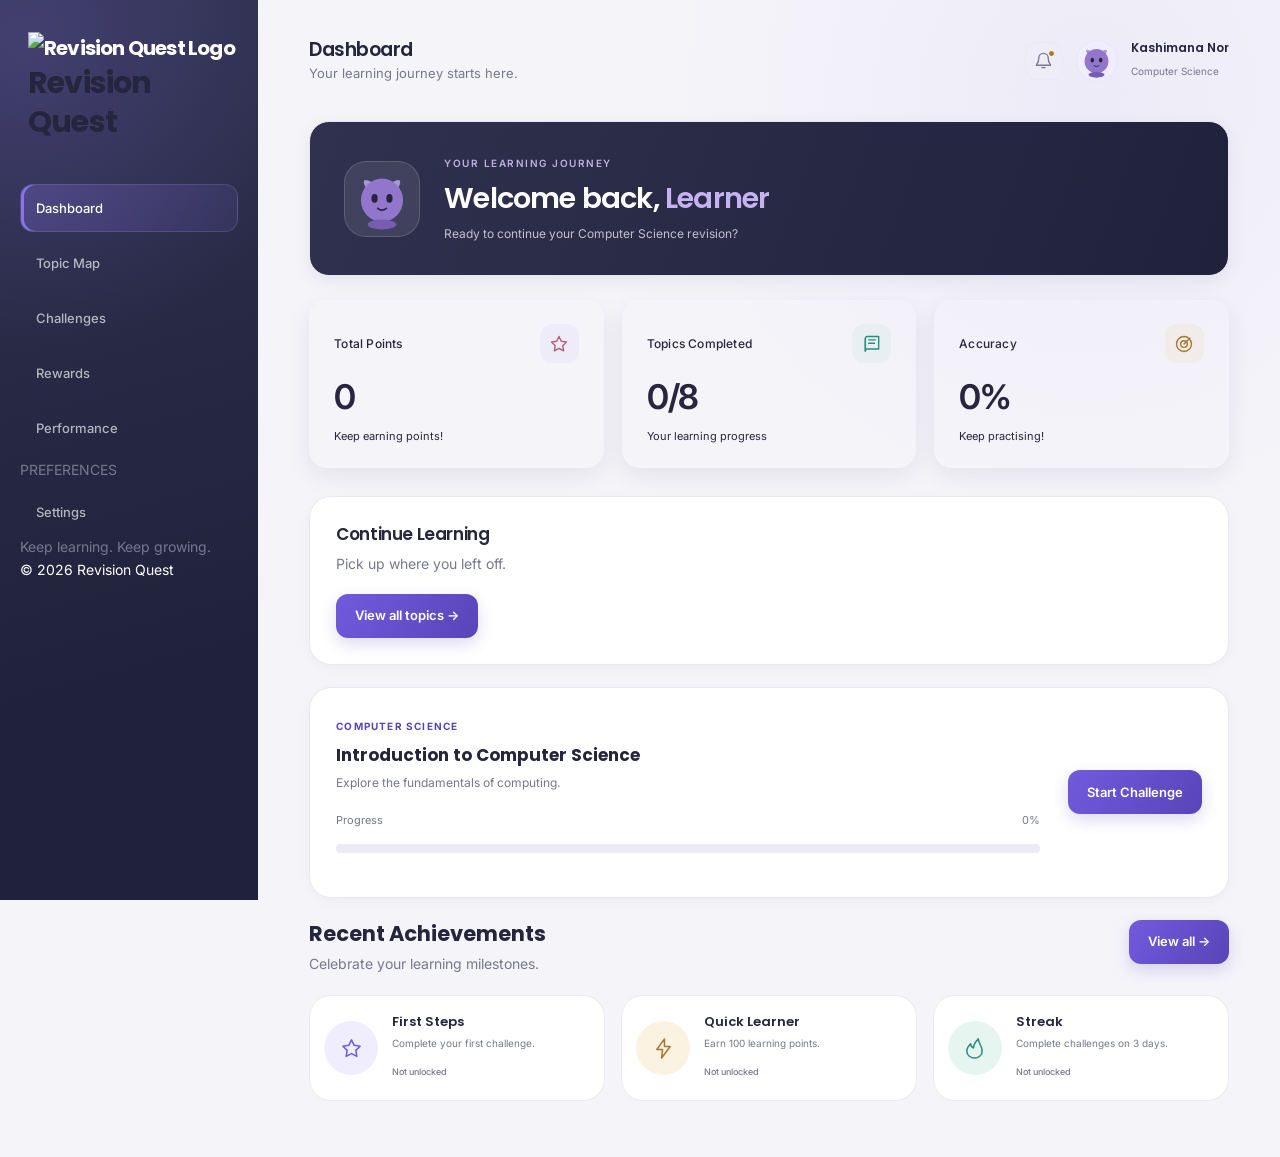
==== index.html @ eb9d1671 "Add initial HTML structure and styles for the Subject Revision Quest application" ====
<!doctype html>
<html lang="en">
  <head>
    <meta charset="UTF-8" />
    <meta name="viewport" content="width=device-width, initial-scale=1.0" />
    <meta
      name="description"
      content="Subject Revision Quest - Make learning an adventure."
    />
    <title>Subject Revision Quest | Dashboard</title>

    <!-- Google Fonts -->
    <link rel="preconnect" href="https://fonts.googleapis.com" />
    <link rel="preconnect" href="https://fonts.gstatic.com" crossorigin />
    <link
      href="https://fonts.googleapis.com/css2?family=Inter:wght@400;500;600;700&family=Poppins:wght@500;600;700&display=swap"
      rel="stylesheet"
    />

    <!-- Main stylesheet -->
    <link rel="stylesheet" href="css/style.css" />

    <!-- JavaScript -->
    <script src="js/app.js" defer></script>
  </head>

  <body>
    <div class="app-container">
      <!-- SIDEBAR -->
      <aside class="sidebar">
        <div class="logo">
          <img src="images/logo.png" alt="Revision Quest Logo" />
          <h1>Revision Quest</h1>
        </div>

        <nav class="sidebar-navigation" aria-label="Main navigation">

          <button class="nav-link active" type="button" data-view="dashboard">
             Dashboard
          </button>

          <button class="nav-link" type="button" data-view="topics">
             Topic Map
          </button>

          <button class="nav-link" type="button" data-view="challenges">
             Challenges
          </button>

          <button class="nav-link" type="button" data-view="rewards">
            Rewards
          </button>

          <button class="nav-link" type="button" data-view="performance">
             Performance
          </button>

          <p class="nav-heading">PREFERENCES</p>

          <button class="nav-link" type="button" data-view="settings">
             Settings
          </button>
        </nav>

        <div class="sidebar-footer">
          <p>Keep learning. Keep growing.</p>
          <span>© 2026 Revision Quest</span>
        </div>
      </aside>

      <!-- MAIN CONTENT -->
      <main class="main-content">
        <!-- TOP HEADER -->
        <header class="top-header">
          <div class="header-title">
            <h2>Dashboard</h2>
            <p>Your learning journey starts here.</p>
          </div>

          
<div class="user-profile">

    <button class="notification-icon" type="button"
            aria-label="Notifications">
        <svg viewBox="0 0 24 24" fill="none" aria-hidden="true">
            <path d="M18 9A6 6 0 0 0 6 9C6 16 3 16 3 18H21C21 16 18 16 18 9Z"
            stroke="currentColor" stroke-width="1.7"
            stroke-linecap="round" stroke-linejoin="round"/>
            <path d="M10 21H14" stroke="currentColor"
            stroke-width="1.7" stroke-linecap="round"/>
        </svg>
        <span class="notification-dot"></span>
    </button>

    <div class="user-avatar" role="img" aria-label="Questling profile avatar">
              <svg
                viewBox="0 0 100 100"
                role="img"
                aria-label="Questling mascot"
              >
                <path d="M25 35 Q12 10 37 25 L40 37" fill="#A895DB" />
                <path d="M75 35 Q88 10 63 25 L60 37" fill="#A895DB" />

                <ellipse cx="50" cy="52" rx="34" ry="35" fill="#9176CC" />

                <ellipse cx="38" cy="49" rx="5" ry="7" fill="#29233D" />
                <ellipse cx="62" cy="49" rx="5" ry="7" fill="#29233D" />

                <path
                  d="M43 65 Q50 71 57 65"
                  fill="none"
                  stroke="#29233D"
                  stroke-width="2.5"
                  stroke-linecap="round"
                />

                <ellipse cx="50" cy="91" rx="23" ry="8" fill="#765DB1" />
              </svg>
            
    </div>

    <div class="user-details">
        <h3>Kashimana Nor</h3>
        <span>Computer Science</span>
    </div>

</div>

        </header>

        <!-- DASHBOARD VIEW -->
        <section class="page-section" id="dashboard">
          <!-- WELCOME SECTION -->

          <section class="welcome-banner">
            <div class="welcome-character">
              <svg
                viewBox="0 0 100 100"
                role="img"
                aria-label="Questling mascot"
              >
                <path d="M25 35 Q12 10 37 25 L40 37" fill="#A895DB" />
                <path d="M75 35 Q88 10 63 25 L60 37" fill="#A895DB" />

                <ellipse cx="50" cy="52" rx="34" ry="35" fill="#9176CC" />

                <ellipse cx="38" cy="49" rx="5" ry="7" fill="#29233D" />
                <ellipse cx="62" cy="49" rx="5" ry="7" fill="#29233D" />

                <path
                  d="M43 65 Q50 71 57 65"
                  fill="none"
                  stroke="#29233D"
                  stroke-width="2.5"
                  stroke-linecap="round"
                />

                <ellipse cx="50" cy="91" rx="23" ry="8" fill="#765DB1" />
              </svg>
            </div>

            <div class="welcome-copy">
              <span class="welcome-eyebrow">YOUR LEARNING JOURNEY</span>
              <h2>Welcome back, <span id="welcome-name">Learner</span></h2>
              <p>Ready to continue your Computer Science revision?</p>
            </div>
          </section>

          <!-- DASHBOARD STATISTICS -->
          <section class="statistics-section" aria-label="Learning statistics">
            <article class="stat-card">
              <div class="stat-card-top">
                <span class="stat-label">Total Points</span>
                <div class="stat-icon points-icon" aria-hidden="true">
                  <svg viewBox="0 0 24 24" fill="none">
                    <path
                      d="M12 3L14.8 8.7L21 9.6L16.5 14L17.6 20.2L12 17.3L6.4 20.2L7.5 14L3 9.6L9.2 8.7L12 3Z"
                      stroke="currentColor"
                      stroke-width="1.7"
                      stroke-linejoin="round"
                    />
                  </svg>
                </div>
              </div>

              <h3 id="total-points">0</h3>
              <span class="stat-caption">Keep earning points!</span>
            </article>

            <article class="stat-card">
              <div class="stat-card-top">
                <span class="stat-label">Topics Completed</span>
                <div class="stat-icon topics-icon" aria-hidden="true">
                  <svg viewBox="0 0 24 24" fill="none">
                    <path
                      d="M4 5.5A2.5 2.5 0 0 1 6.5 3H20V18H6.5A2.5 2.5 0 0 0 4 20.5V5.5Z"
                      stroke="currentColor"
                      stroke-width="1.7"
                      stroke-linejoin="round"
                    />
                    <path
                      d="M4 5.5V20.5M8 7H16M8 11H15"
                      stroke="currentColor"
                      stroke-width="1.7"
                      stroke-linecap="round"
                    />
                  </svg>
                </div>
              </div>

              <h3 id="completed-topics">0/8</h3>
              <span class="stat-caption">Your learning progress</span>
            </article>

            <article class="stat-card">
              <div class="stat-card-top">
                <span class="stat-label">Accuracy</span>
                <div class="stat-icon accuracy-icon" aria-hidden="true">
                  <svg viewBox="0 0 24 24" fill="none">
                    <circle
                      cx="12"
                      cy="12"
                      r="9"
                      stroke="currentColor"
                      stroke-width="1.7"
                    />
                    <circle
                      cx="12"
                      cy="12"
                      r="4"
                      stroke="currentColor"
                      stroke-width="1.7"
                    />
                    <path
                      d="M12 12L19 5"
                      stroke="currentColor"
                      stroke-width="1.7"
                      stroke-linecap="round"
                    />
                  </svg>
                </div>
              </div>

              <h3 id="accuracy">0%</h3>
              <span class="stat-caption">Keep practising!</span>
            </article>
          </section>

          <!-- LEARNING PROGRESS -->
          <section class="learning-section">
            <div class="section-heading">
              <div>
                <h2>Continue Learning</h2>
                <p>Pick up where you left off.</p>
              </div>

              <button class="text-button" type="button" data-view="topics">
                <span>View all topics</span>
                <span class="button-arrow" aria-hidden="true">→</span>
              </button>
            </div>

            <article class="learning-card">

              <div class="learning-details">
                <span class="category-label">COMPUTER SCIENCE</span>

                <h3>Introduction to Computer Science</h3>

                <p>Explore the fundamentals of computing.</p>

                <div class="progress-information">
                  <span>Progress</span>
                  <span id="learning-progress-text">0%</span>
                </div>

                <progress id="learning-progress" value="0" max="100">
                  0%
                </progress>
              </div>

              <button
                class="primary-button"
                type="button"
                data-view="challenges"
              >
                Start Challenge
              </button>
            </article>
          </section>

          <!-- ACHIEVEMENTS -->
          <section class="achievements-section">
            <div class="achievements-heading">
              <div>
                <h2>Recent Achievements</h2>
                <p>Celebrate your learning milestones.</p>
              </div>

              <button class="text-button" type="button" data-view="rewards">
                View all →
              </button>
            </div>

            <div class="achievement-list">
              <article class="achievement-card">
                <div class="achievement-icon first-steps-icon">
                  <svg viewBox="0 0 24 24" fill="none" aria-hidden="true">
                    <path
                      d="M12 3L14.8 8.7L21 9.6L16.5 14L17.6 20.2L12 17.3L6.4 20.2L7.5 14L3 9.6L9.2 8.7L12 3Z"
                      stroke="currentColor"
                      stroke-width="1.6"
                      stroke-linejoin="round"
                    />
                  </svg>
                </div>

                <div class="achievement-details">
                  <h3>First Steps</h3>
                  <p>Complete your first challenge.</p>
                  <span class="achievement-status">Not unlocked</span>
                </div>
              </article>

              <article class="achievement-card">
                <div class="achievement-icon quick-learner-icon">
                  <svg viewBox="0 0 24 24" fill="none" aria-hidden="true">
                    <path
                      d="M13 2L5 13H11L10 22L19 10H13L13 2Z"
                      stroke="currentColor"
                      stroke-width="1.6"
                      stroke-linejoin="round"
                    />
                  </svg>
                </div>

                <div class="achievement-details">
                  <h3>Quick Learner</h3>
                  <p>Earn 100 learning points.</p>
                  <span class="achievement-status">Not unlocked</span>
                </div>
              </article>

              <article class="achievement-card">
                <div class="achievement-icon consistency-icon">
                  <svg viewBox="0 0 24 24" fill="none" aria-hidden="true">
                    <path
                      d="M12 22C7.5 22 4 18.8 4 14.5C4 11.4 6 9 8 7C8 10 10 11 11 11.5C11 7.5 14 4 16 2C16 6 20 9.5 20 14.5C20 18.8 16.5 22 12 22Z"
                      stroke="currentColor"
                      stroke-width="1.6"
                      stroke-linejoin="round"
                    />
                  </svg>
                </div>

                <div class="achievement-details">
                  <h3>Streak</h3>
                  <p>Complete challenges on 3 days.</p>
                  <span class="achievement-status">Not unlocked</span>
                </div>
              </article>
            </div>
          </section>
        </section>

        

        <!-- CHALLENGES VIEW -->
        <section class="page-section" id="challenges" hidden>
          <h2>Practice Challenges</h2>
          <p>Test your knowledge and earn points.</p>
          <div id="quiz-container"></div>
        </section>

        <!-- REWARDS VIEW -->
        <section class="page-section" id="rewards" hidden>
          <h2>My Rewards</h2>
          <p>Track your achievements and milestones.</p>
          <div id="rewards-container"></div>
        </section>

        <!-- PERFORMANCE VIEW -->
        <section class="page-section" id="performance" hidden>
          <h2>My Performance</h2>
          <p>See how far you've come in your learning journey.</p>
          <div id="performance-container"></div>
        </section>

        <!-- SETTINGS VIEW -->
        <section class="page-section" id="settings" hidden>
          <h2>Settings</h2>
          <p>Manage your learning preferences.</p>
          <button type="button" id="reset-progress">Reset Progress</button>
        </section>
      </main>
    </div>
  </body>
</html>
---- css/style.css ----
/* 1. DESIGN TOKENS */

:root {
  /* Brand palette */
  --ink-950: #17172b;
  --ink-900: #20213b;
  --ink-800: #30314e;
  --ink-600: #656780;

  --violet-700: #5944b8;
  --violet-600: #715bdd;
  --violet-500: #8875eb;
  --violet-100: #f0edff;

  --jade-600: #278f7d;
  --jade-100: #e7f5f0;

  --champagne-600: #a97831;
  --champagne-100: #fbf2e2;

  --rose-600: #b65e78;
  --rose-100: #f9eaf0;

  /* Surfaces */
  --canvas: #f5f4f9;
  --surface: #ffffff;
  --surface-subtle: #faf9fc;
  --border: #eae8f1;

  /* Text */
  --text-primary: #25253d;
  --text-secondary: #77788f;
  --text-muted: #a0a0b2;
  --text-inverse: #ffffff;

  /* Shape and elevation */
  --radius-sm: 10px;
  --radius-md: 16px;
  --radius-lg: 22px;
  --radius-xl: 28px;

  --shadow-soft: 0 3px 12px rgba(29, 25, 65, 0.035);

  --shadow-card: 0 8px 28px rgba(29, 25, 65, 0.055);

  --shadow-elevated: 0 18px 48px rgba(29, 25, 65, 0.1);

  /* Layout */
  --sidebar-width: 258px;
  --content-max-width: 1440px;

  /* Motion */
  --transition-fast: 180ms ease;
  --transition-smooth: 280ms ease;
}

/* 2. RESET AND GLOBAL STYLES */

* {
  margin: 0;
  padding: 0;
  box-sizing: border-box;
}

html {
  scroll-behavior: smooth;
}

body {
  min-height: 100vh;
  background:
    radial-gradient(
      circle at 85% 8%,
      rgba(136, 117, 235, 0.07),
      transparent 27%
    ),
    var(--canvas);

  color: var(--text-primary);
  font-family: "Inter", sans-serif;
  font-size: 14px;
  line-height: 1.6;
  -webkit-font-smoothing: antialiased;
}

button,
input,
textarea,
select {
  font: inherit;
}

button {
  cursor: pointer;
}

button:focus-visible,
a:focus-visible {
  outline: 3px solid rgba(113, 91, 221, 0.45);
  outline-offset: 3px;
}

img {
  max-width: 100%;
  display: block;
}

h1,
h2,
h3,
h4 {
  color: var(--text-primary);
  font-family: "Poppins", sans-serif;
  line-height: 1.3;
}

p {
  color: var(--text-secondary);
}

[hidden] {
  display: none !important;
}

/* 3. MAIN APPLICATION LAYOUT */

.app-container {
  display: grid;
  grid-template-columns: var(--sidebar-width) minmax(0, 1fr);
  min-height: 100vh;
}

/* 4. SIDEBAR */

.sidebar {
  position: sticky;
  top: 0;
  height: 100vh;
  display: flex;
  flex-direction: column;
  padding: 32px 20px;

  color: var(--text-inverse);

  background:
    radial-gradient(
      circle at 10% 5%,
      rgba(136, 117, 235, 0.22),
      transparent 35%
    ),
    linear-gradient(165deg, var(--ink-800), var(--ink-900) 75%);

  overflow-y: auto;
  z-index: 10;
}

.logo {
  margin: 0 0 42px 8px;
  color: var(--text-inverse);
  font-family: "Poppins", sans-serif;
  font-size: 20px;
  font-weight: 700;
  letter-spacing: -0.8px;
}

/* Navigation */

.sidebar nav {
  display: flex;
  flex-direction: column;
  gap: 7px;
}

.nav-link {
  display: flex;
  align-items: center;
  width: 100%;
  min-height: 48px;
  padding: 12px 15px;

  border: 1px solid transparent;
  border-radius: 13px;
  background: transparent;

  color: rgba(255, 255, 255, 0.66);
  text-align: left;
  font-size: 13px;
  font-weight: 500;

  transition:
    background var(--transition-fast),
    color var(--transition-fast),
    border-color var(--transition-fast),
    transform var(--transition-fast);
}

.nav-link:hover {
  background: rgba(255, 255, 255, 0.075);
  color: var(--text-inverse);
  transform: translateX(2px);
}

.nav-link.active {
  background: linear-gradient(
    110deg,
    rgba(136, 117, 235, 0.29),
    rgba(136, 117, 235, 0.11)
  );

  border-color: rgba(184, 171, 255, 0.16);
  color: #ffffff;
  box-shadow: inset 3px 0 0 var(--violet-500);
}

/* 5. MAIN CONTENT AREA */

.main-content {
  width: 100%;
  max-width: var(--content-max-width);
  min-width: 0;
  margin: 0 auto;
  padding: 38px clamp(22px, 4vw, 58px) 56px;
}

/* 6. TOP HEADER */

.top-header {
  display: flex;
  align-items: center;
  justify-content: space-between;
  gap: 20px;
  margin-bottom: 38px;
}

.top-header p {
  font-size: 13px;
  color: var(--text-secondary);
}

.top-header h2 {
  font-size: 19px;
  font-weight: 600;
  letter-spacing: -0.5px;
}


/* USER PROFILE */

.user-profile {
    display: flex;
    align-items: center;
    gap: 13px;
}

.notification-icon {
    position: relative;
    display: grid;
    place-items: center;

    width: 38px;
    height: 38px;

    color: var(--text-secondary);
    background: transparent;
    border: 1px solid var(--border);
    border-radius: 12px;

    cursor: pointer;
    transition: background 0.2s ease, color 0.2s ease;
}

.notification-icon svg {
    width: 19px;
    height: 19px;
}

.notification-icon:hover {
    color: var(--text-primary);
    background: var(--violet-100);
}

.notification-dot {
    position: absolute;
    top: 7px;
    right: 7px;

    width: 7px;
    height: 7px;

    background: var(--champagne-600);
    border: 1px solid var(--surface);
    border-radius: 50%;
}

.user-avatar {
    width: 42px;
    height: 42px;
    flex-shrink: 0;

    display: grid;
    place-items: center;

    background: var(--violet-100);
    border: 1px solid var(--border);
    border-radius: 50%;
    overflow: hidden;
}

.user-avatar svg {
    width: 35px;
    height: 35px;
}

.user-details h3 {
    margin: 0 0 4px;
    color: var(--text-primary);
    font-size: 12px;
    font-weight: 600;
}

.user-details span {
    color: var(--text-secondary);
    font-size: 10px;
}


/* REFINED WELCOME BANNER */

.welcome-banner {
  display: flex;
  align-items: center;
  justify-content: flex-start;
  gap: 24px;

  min-height: 155px;
  padding: 28px 34px;
  margin-bottom: 24px;

  border: 1px solid #e9e5f2;
  border-radius: 20px;

  background: linear-gradient(110deg, var(--ink-800), var(--ink-900));

  box-shadow: 0 5px 18px rgba(35, 29, 58, 0.07);
}

.welcome-character {
  display: grid;
  place-items: center;
  flex-shrink: 0;

  width: 76px;
  height: 76px;

  border: 1px solid rgba(255, 255, 255, 0.15);
  border-radius: 22px;

  background: rgba(255, 255, 255, 0.09);
}

.welcome-character svg {
  width: 62px;
  height: 62px;
}

.welcome-copy {
  position: relative;
  z-index: 1;
}

.welcome-eyebrow {
  display: block;
  margin-bottom: 9px;

  color: #beb0e2;
  font-size: 10px;
  font-weight: 600;
  letter-spacing: 1.5px;
}

.welcome-copy h2 {
  color: #ffffff;
  font-size: clamp(22px, 2.5vw, 29px);
  font-weight: 600;
  letter-spacing: -0.8px;
}

.welcome-copy h2 span {
  color: #c5b3f1;
}

.welcome-copy p {
  margin-top: 7px;
  color: #c5c0d0;
  font-size: 12px;
}

@media (max-width: 480px) {
  .welcome-banner {
    gap: 15px;
    padding: 22px 17px;
    min-height: 130px;
  }

  .welcome-character {
    width: 60px;
    height: 60px;
    border-radius: 17px;
  }

  .welcome-character svg {
    width: 50px;
    height: 50px;
  }

  .welcome-copy h2 {
    font-size: 19px;
  }

  .welcome-copy p {
    font-size: 10px;
  }
}

/* DASHBOARD STATISTICS */

.statistics-section {
  display: grid;
  grid-template-columns: repeat(3, minmax(0, 1fr));
  gap: 18px;
  margin-bottom: 28px;
}

.stat-card {
  position: relative;
  min-width: 0;
  padding: 23px 24px;

  display: flex;
  flex-direction: column;
  gap: 12px;

  border: 1px solid rgba(255, 255, 255, 0.09);
  border-radius: 18px;

  box-shadow: 0 8px 24px rgba(35, 29, 58, 0.08);

  overflow: hidden;

  transition:
    transform 0.25s ease,
    border-color 0.25s ease,
    box-shadow 0.25s ease;
}

.stat-card:hover {
  transform: translateY(-4px);
  border-color: rgba(197, 179, 241, 0.4);
  box-shadow: 0 12px 28px rgba(35, 29, 58, 0.15);
}

.stat-card-top {
  display: flex;
  align-items: center;
  justify-content: space-between;
  gap: 12px;
}

.stat-label {
  color: #29243f;
  font-size: 12px;
  font-weight: 500;
  letter-spacing: 0.2px;
}

.stat-icon {
  width: 39px;
  height: 39px;

  display: grid;
  place-items: center;
  flex-shrink: 0;

  border-radius: 12px;
}

.stat-icon svg {
  width: 20px;
  height: 20px;
}

.points-icon {
  color: #b65e78;
  background: rgba(197, 179, 241, 0.13);
}

.topics-icon {
  color: #278f7d;
  background: rgba(157, 216, 193, 0.13);
}

.accuracy-icon {
  color: #a97831;
  background: rgba(231, 197, 139, 0.13);
}

.stat-card h3 {
  margin: 3px 0 0;

  color: #29243f;
  font-family: "Inter", sans-serif;
  font-size: clamp(27px, 3vw, 34px);
  font-weight: 650;
  letter-spacing: -1.2px;
  line-height: 1.1;
}

.stat-caption {
  color: #29243f;
  font-size: 11px;
  line-height: 1.5;
}

/* TABLET */

@media (max-width: 900px) {
  .statistics-section {
    gap: 12px;
  }

  .stat-card {
    padding: 19px;
  }
}

/* MOBILE */

@media (max-width: 600px) {
  .statistics-section {
    grid-template-columns: 1fr;
    gap: 12px;
  }

  .stat-card {
    padding: 18px 20px;
  }

  .stat-card h3 {
    font-size: 28px;
  }
}

/* 9. DASHBOARD PANELS */

.learning-card,
.section-heading,
.achievements-card,
.panel,
.topic-card,
.quiz-card {
  background: var(--surface);
  border: 1px solid var(--border);
  border-radius: var(--radius-lg);
  box-shadow: var(--shadow-soft);
}

.learning-card,
.section-heading,
.achievements-card {
  padding: 26px;
  margin-bottom: 22px;
}

.learning-card h2,
.section-heading h2,
.achievements-card h2 {
  margin-bottom: 8px;
  font-size: 17px;
  font-weight: 600;
  letter-spacing: -0.4px;
}

.learning-card p,
.section-heading p {
  margin-bottom: 18px;
}

.learning-card {
    display: flex;
    align-items: center;
    justify-content: space-between;
    gap: 28px;
}

.learning-details {
    flex: 1;
    min-width: 0;
}

.category-label {
    display: inline-block;
    margin-bottom: 10px;
    color: var(--violet-700);
    font-size: 10px;
    font-weight: 700;
    letter-spacing: 1.2px;
}

.learning-details h3 {
    margin-bottom: 7px;
    font-size: 17px;
}

.learning-details p {
    margin-bottom: 20px;
    font-size: 12px;
}

.progress-information {
    display: flex;
    justify-content: space-between;
    font-size: 11px;
    color: var(--text-secondary);
}

.learning-card .primary-button {
    flex-shrink: 0;
}

@media (max-width: 600px) {
    .learning-card {
        align-items: stretch;
        flex-direction: column;
        gap: 12px;
    }

    .learning-card .primary-button {
        width: 100%;
    }
}
/* 10. PROGRESS BAR */

progress {
  display: block;
  width: 100%;
  height: 9px;
  margin: 14px 0 18px;

  appearance: none;
  border: none;
  border-radius: 100px;
  overflow: hidden;

  background: #eceaf3;
}

progress::-webkit-progress-bar {
  background: #eceaf3;
  border-radius: 100px;
}

progress::-webkit-progress-value {
  background: linear-gradient(90deg, var(--violet-600), var(--violet-500));
  border-radius: 100px;
}

progress::-moz-progress-bar {
  background: linear-gradient(90deg, var(--violet-600), var(--violet-500));
  border-radius: 100px;
}

/* 11. BUTTONS */

button:not(.nav-link) {
  transition:
    transform var(--transition-fast),
    box-shadow var(--transition-fast),
    background var(--transition-fast);
}

.learning-card button,
.text-button,
.primary-button,
#reset-progress {
  min-height: 44px;
  padding: 11px 19px;

  border: none;
  border-radius: 12px;

  background: linear-gradient(125deg, var(--violet-600), var(--violet-700));

  color: #ffffff;
  font-size: 13px;
  font-weight: 600;

  box-shadow: 0 6px 16px rgba(89, 68, 184, 0.2);
}

.learning-card button:hover,
.text-button:hover,
.primary-button:hover,
#reset-progress:hover {
  transform: translateY(-2px);
  box-shadow: 0 9px 20px rgba(89, 68, 184, 0.27);
}

.learning-card button:active,
.primary-button:active,
#reset-progress:active {
  transform: translateY(0);
}

/* 12. ACHIEVEMENTS */
/* SECTION HEADING */

.achievements-heading {
  display: flex;
  align-items: center;
  justify-content: space-between;
  gap: 20px;
  margin-bottom: 20px;
}

.achievements-heading > div {
  min-width: 0;
}

.achievements-heading h2 {
  margin-bottom: 6px;
}

/* KEEP BUTTON AT THE TOP RIGHT */

.achievements-heading .text-button {
  flex-shrink: 0;
  align-self: flex-start;
}
/* ACHIEVEMENT BADGES */

.achievement-list {
  display: grid;
  grid-template-columns: repeat(3, minmax(0, 1fr));
  gap: 16px;
}

.achievement-card {
  display: flex;
  align-items: center;
  gap: 14px;

  min-width: 0;
  padding: 18px 14px;

  background: var(--surface);
  border: 1px solid var(--border);
  border-radius: var(--radius-lg);

  transition:
    transform 0.25s ease,
    border-color 0.25s ease,
    box-shadow 0.25s ease;
}

.achievement-card:hover {
  transform: translateY(-3px);
  border-color: var(--violet-600);
  box-shadow: var(--shadow-soft);
}

/* CIRCULAR BADGES */

.achievement-icon {
  width: 54px;
  height: 54px;
  flex-shrink: 0;

  display: grid;
  place-items: center;

  border-radius: 50%;
}

.achievement-icon svg {
  width: 23px;
  height: 23px;
}

.first-steps-icon {
  color: var(--violet-600);
  background: var(--violet-100);
}

.quick-learner-icon {
  color: var(--champagne-600);
  background: var(--champagne-100);
}

.consistency-icon {
  color: var(--jade-600);
  background: var(--jade-100);
}

/* ACHIEVEMENT INFORMATION */

.achievement-details {
  min-width: 0;
}

.achievement-details h3 {
  margin-bottom: 5px;
  color: var(--text-primary);
  font-size: 13px;
  font-weight: 600;
}

.achievement-details p {
  margin-bottom: 8px;
  color: var(--text-secondary);
  font-size: 10px;
  line-height: 1.5;
}

.achievement-status {
  display: inline-block;
  color: var(--text-secondary);
  font-size: 9px;
  font-weight: 500;
}

/* TABLET */

@media (max-width: 900px) {
  .achievement-list {
    grid-template-columns: 1fr;
  }

  .achievement-card {
    padding: 16px;
  }
}

/* 13. TOPIC AND CHALLENGE VIEWS */

#topic-list,
#rewards-container,
#performance-container {
  display: grid;
  grid-template-columns: repeat(2, minmax(0, 1fr));
  gap: 18px;
}

.topic-card,
.quiz-card {
  padding: 23px;
  transition:
    transform var(--transition-smooth),
    box-shadow var(--transition-smooth);
}

.topic-card:hover,
.quiz-card:hover {
  transform: translateY(-3px);
  box-shadow: var(--shadow-card);
}

.topic-card h3,
.quiz-card h3 {
  margin-bottom: 8px;
  font-size: 16px;
}

.topic-card p,
.quiz-card p {
  font-size: 13px;
}

/* 14. QUIZ AREA */

#quiz-container {
  max-width: 820px;
}

#quiz-container button {
  min-height: 42px;
  margin: 8px 8px 0 0;
  padding: 10px 16px;

  border: 1px solid var(--border);
  border-radius: 11px;
  background: var(--surface);

  color: var(--text-primary);
}

#quiz-container button:hover {
  border-color: var(--violet-500);
  background: var(--violet-100);
}

/* 15. SETTINGS */

#reset-progress {
  background: linear-gradient(120deg, var(--rose-600), #a84f6a);

  box-shadow: 0 6px 16px rgba(182, 94, 120, 0.18);
}

/* 16. RESPONSIVE LAYOUTS */

/* Tablets and smaller laptops */

@media (max-width: 1050px) {
  :root {
    --sidebar-width: 220px;
  }

  .main-content {
    padding: 30px 26px 44px;
  }

  .stats-grid {
    gap: 12px;
  }

  .stat-card {
    padding: 19px;
  }
}

/* Mobile devices */

@media (max-width: 760px) {
  .app-container {
    grid-template-columns: 1fr;
  }

  .sidebar {
    position: relative;
    height: auto;
    padding: 18px;
  }

  .logo {
    margin: 0 0 16px;
    font-size: 18px;
  }

  .sidebar nav {
    display: grid;
    grid-template-columns: repeat(3, minmax(0, 1fr));
    gap: 8px;
  }

  .nav-link {
    justify-content: center;
    min-height: 42px;
    padding: 9px 6px;
    font-size: 11px;
    text-align: center;
  }

  .nav-link:hover {
    transform: none;
  }

  .nav-link.active {
    box-shadow: inset 0 -3px 0 var(--violet-500);
  }

  .main-content {
    padding: 26px 20px 40px;
  }

  .top-header {
    margin-bottom: 28px;
  }

  .stats-grid {
    grid-template-columns: 1fr;
  }

  .achievements-list {
    grid-template-columns: 1fr;
  }

  #topic-list,
  #rewards-container,
  #performance-container {
    grid-template-columns: 1fr;
  }
}

/* Very small screens */

@media (max-width: 420px) {
  .sidebar {
    padding: 15px 12px;
  }

  .sidebar nav {
    grid-template-columns: repeat(2, minmax(0, 1fr));
  }

  .main-content {
    padding: 22px 15px 34px;
  }

  .welcome-section h1 {
    font-size: 25px;
  }

  .learning-card,
  .achievements-card {
    padding: 19px;
  }

  .stat-card {
    padding: 18px;
  }
}

/* 17. ACCESSIBILITY: REDUCED MOTION */

@media (prefers-reduced-motion: reduce) {
  *,
  *::before,
  *::after {
    scroll-behavior: auto !important;
    animation-duration: 0.01ms !important;
    transition-duration: 0.01ms !important;
  }
}
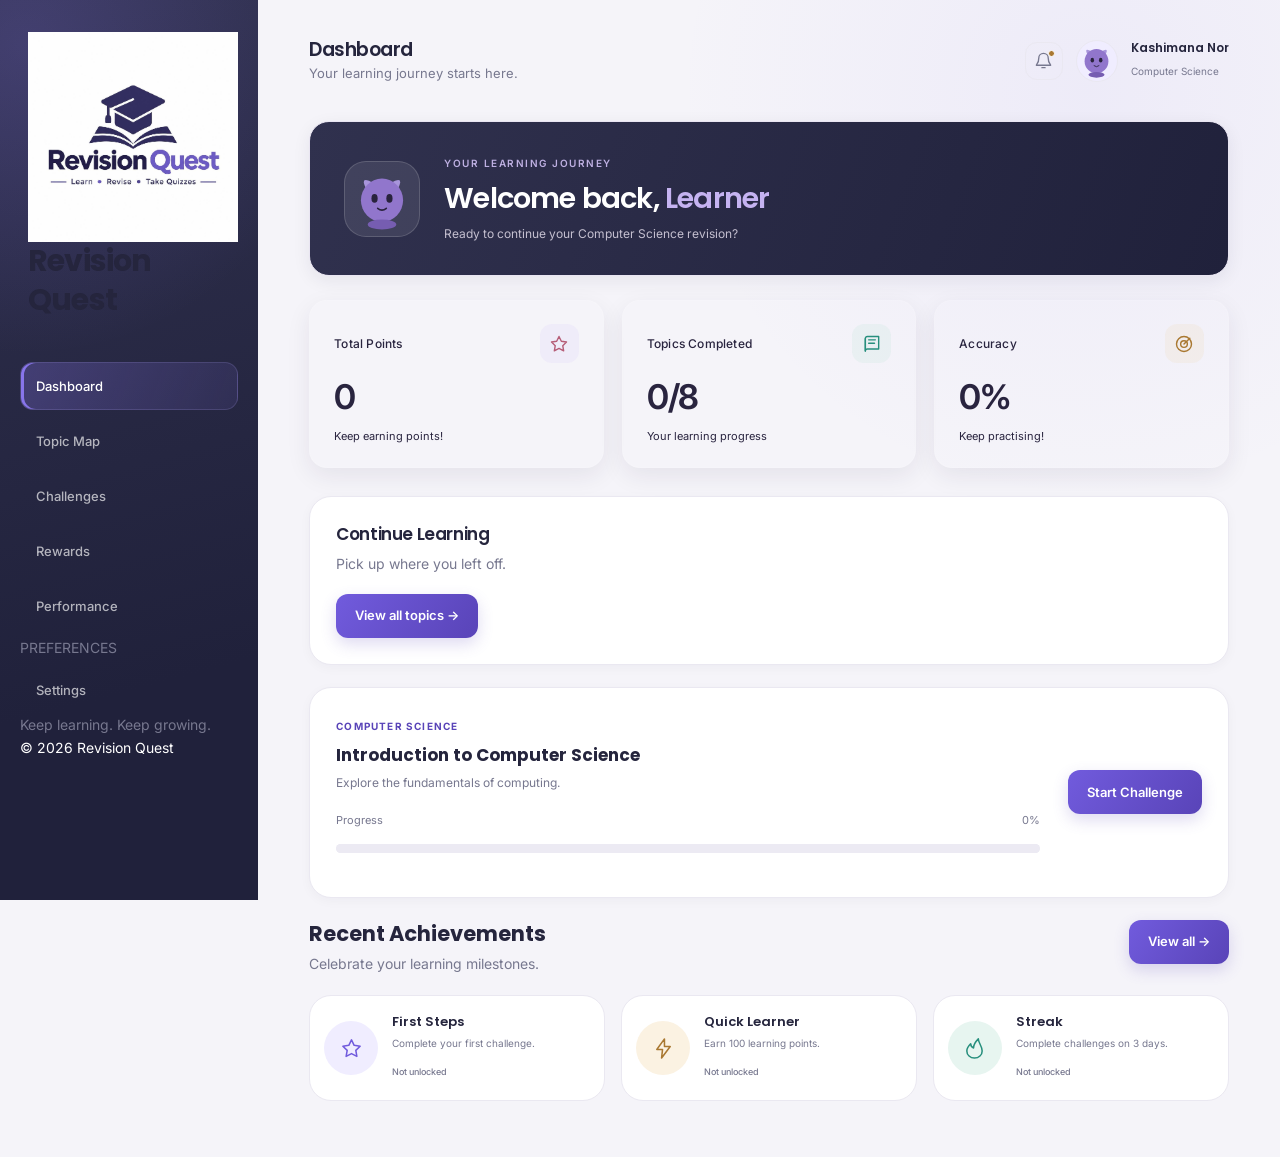
==== commit dfbbbf1b: "Add logo image and update logo source in index.html" ====
--- a/index.html
+++ b/index.html
@@ -29,7 +29,7 @@
       <!-- SIDEBAR -->
       <aside class="sidebar">
         <div class="logo">
-          <img src="images/logo.png" alt="Revision Quest Logo" />
+          <img src="img/logo.jpg" alt="Revision Quest Logo" />
           <h1>Revision Quest</h1>
         </div>
 
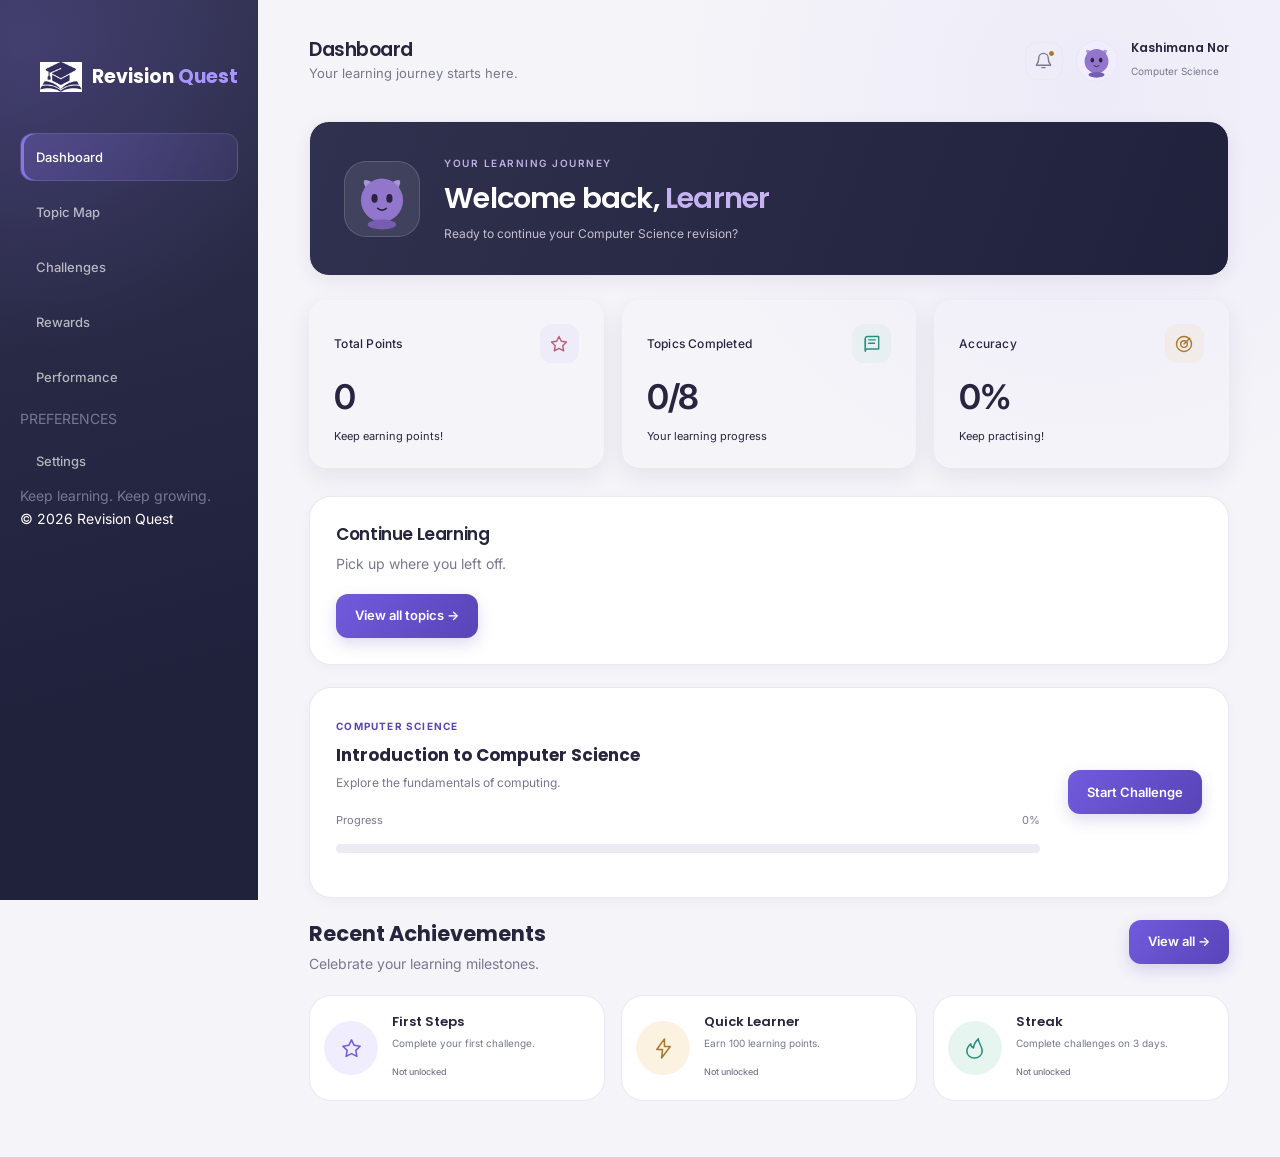
==== commit b8a5ac1c: "Refactor sidebar navigation and update logo; add lesson selection functionality" ====
--- a/index.html
+++ b/index.html
@@ -21,7 +21,7 @@
     <link rel="stylesheet" href="css/style.css" />
 
     <!-- JavaScript -->
-    <script src="js/app.js" defer></script>
+    <script src="javascript/app.js" defer></script>
   </head>
 
   <body>
@@ -29,37 +29,24 @@
       <!-- SIDEBAR -->
       <aside class="sidebar">
         <div class="logo">
-          <img src="img/logo.jpg" alt="Revision Quest Logo" />
-          <h1>Revision Quest</h1>
+          <img src="img/logo.jpg" alt="Revision Quest" />
+          <h1>Revision <span>Quest</span></h1>
         </div>
 
         <nav class="sidebar-navigation" aria-label="Main navigation">
-
-          <button class="nav-link active" type="button" data-view="dashboard">
-             Dashboard
-          </button>
-
-          <button class="nav-link" type="button" data-view="topics">
-             Topic Map
-          </button>
-
-          <button class="nav-link" type="button" data-view="challenges">
-             Challenges
-          </button>
-
-          <button class="nav-link" type="button" data-view="rewards">
-            Rewards
-          </button>
-
-          <button class="nav-link" type="button" data-view="performance">
-             Performance
-          </button>
+          <a href="index.html" class="nav-link active"> Dashboard </a>
+
+          <a href="topics.html" class="nav-link"> Topic Map </a>
+
+          <a href="challenges.html" class="nav-link"> Challenges </a>
+
+          <a href="rewards.html" class="nav-link"> Rewards </a>
+
+          <a href="performance.html" class="nav-link"> Performance </a>
 
           <p class="nav-heading">PREFERENCES</p>
 
-          <button class="nav-link" type="button" data-view="settings">
-             Settings
-          </button>
+          <a href="settings.html" class="nav-link"> Settings </a>
         </nav>
 
         <div class="sidebar-footer">
@@ -77,22 +64,35 @@
             <p>Your learning journey starts here.</p>
           </div>
 
-          
-<div class="user-profile">
-
-    <button class="notification-icon" type="button"
-            aria-label="Notifications">
-        <svg viewBox="0 0 24 24" fill="none" aria-hidden="true">
-            <path d="M18 9A6 6 0 0 0 6 9C6 16 3 16 3 18H21C21 16 18 16 18 9Z"
-            stroke="currentColor" stroke-width="1.7"
-            stroke-linecap="round" stroke-linejoin="round"/>
-            <path d="M10 21H14" stroke="currentColor"
-            stroke-width="1.7" stroke-linecap="round"/>
-        </svg>
-        <span class="notification-dot"></span>
-    </button>
-
-    <div class="user-avatar" role="img" aria-label="Questling profile avatar">
+          <div class="user-profile">
+            <button
+              class="notification-icon"
+              type="button"
+              aria-label="Notifications"
+            >
+              <svg viewBox="0 0 24 24" fill="none" aria-hidden="true">
+                <path
+                  d="M18 9A6 6 0 0 0 6 9C6 16 3 16 3 18H21C21 16 18 16 18 9Z"
+                  stroke="currentColor"
+                  stroke-width="1.7"
+                  stroke-linecap="round"
+                  stroke-linejoin="round"
+                />
+                <path
+                  d="M10 21H14"
+                  stroke="currentColor"
+                  stroke-width="1.7"
+                  stroke-linecap="round"
+                />
+              </svg>
+              <span class="notification-dot"></span>
+            </button>
+
+            <div
+              class="user-avatar"
+              role="img"
+              aria-label="Questling profile avatar"
+            >
               <svg
                 viewBox="0 0 100 100"
                 role="img"
@@ -116,16 +116,13 @@
 
                 <ellipse cx="50" cy="91" rx="23" ry="8" fill="#765DB1" />
               </svg>
-            
-    </div>
-
-    <div class="user-details">
-        <h3>Kashimana Nor</h3>
-        <span>Computer Science</span>
-    </div>
-
-</div>
-
+            </div>
+
+            <div class="user-details">
+              <h3>Kashimana Nor</h3>
+              <span>Computer Science</span>
+            </div>
+          </div>
         </header>
 
         <!-- DASHBOARD VIEW -->
@@ -261,7 +258,6 @@
             </div>
 
             <article class="learning-card">
-
               <div class="learning-details">
                 <span class="category-label">COMPUTER SCIENCE</span>
 
@@ -363,8 +359,6 @@
           </section>
         </section>
 
-        
-
         <!-- CHALLENGES VIEW -->
         <section class="page-section" id="challenges" hidden>
           <h2>Practice Challenges</h2>
--- a/css/style.css
+++ b/css/style.css
@@ -1,5 +1,3 @@
-
-
 /* 1. DESIGN TOKENS */
 
 :root {
@@ -157,14 +155,28 @@
 }
 
 .logo {
-  margin: 0 0 42px 8px;
-  color: var(--text-inverse);
-  font-family: "Poppins", sans-serif;
-  font-size: 20px;
+  display: flex;
+  align-items: center;
+  gap: 10px;
+  padding: 24px 20px 35px;
+}
+
+.logo img {
+  width: 42px;
+  height: 42px;
+  object-fit: contain;
+}
+
+.logo h1 {
+  font-size: 19px;
   font-weight: 700;
-  letter-spacing: -0.8px;
-}
-
+  color: #ffffff;
+  white-space: nowrap;
+}
+
+.logo h1 span {
+  color: #a995ff;
+}
 /* Navigation */
 
 .sidebar nav {
@@ -179,11 +191,11 @@
   width: 100%;
   min-height: 48px;
   padding: 12px 15px;
-
+  text-decoration: none;
   border: 1px solid transparent;
   border-radius: 13px;
   background: transparent;
-
+  cursor: pointer;
   color: rgba(255, 255, 255, 0.66);
   text-align: left;
   font-size: 13px;
@@ -245,86 +257,86 @@
   letter-spacing: -0.5px;
 }
 
-
 /* USER PROFILE */
 
 .user-profile {
-    display: flex;
-    align-items: center;
-    gap: 13px;
+  display: flex;
+  align-items: center;
+  gap: 13px;
 }
 
 .notification-icon {
-    position: relative;
-    display: grid;
-    place-items: center;
-
-    width: 38px;
-    height: 38px;
-
-    color: var(--text-secondary);
-    background: transparent;
-    border: 1px solid var(--border);
-    border-radius: 12px;
-
-    cursor: pointer;
-    transition: background 0.2s ease, color 0.2s ease;
+  position: relative;
+  display: grid;
+  place-items: center;
+
+  width: 38px;
+  height: 38px;
+
+  color: var(--text-secondary);
+  background: transparent;
+  border: 1px solid var(--border);
+  border-radius: 12px;
+
+  cursor: pointer;
+  transition:
+    background 0.2s ease,
+    color 0.2s ease;
 }
 
 .notification-icon svg {
-    width: 19px;
-    height: 19px;
+  width: 19px;
+  height: 19px;
 }
 
 .notification-icon:hover {
-    color: var(--text-primary);
-    background: var(--violet-100);
+  color: var(--text-primary);
+  background: var(--violet-100);
 }
 
 .notification-dot {
-    position: absolute;
-    top: 7px;
-    right: 7px;
-
-    width: 7px;
-    height: 7px;
-
-    background: var(--champagne-600);
-    border: 1px solid var(--surface);
-    border-radius: 50%;
+  position: absolute;
+  top: 7px;
+  right: 7px;
+
+  width: 7px;
+  height: 7px;
+
+  background: var(--champagne-600);
+  border: 1px solid var(--surface);
+  border-radius: 50%;
 }
 
 .user-avatar {
-    width: 42px;
-    height: 42px;
-    flex-shrink: 0;
-
-    display: grid;
-    place-items: center;
-
-    background: var(--violet-100);
-    border: 1px solid var(--border);
-    border-radius: 50%;
-    overflow: hidden;
+  width: 42px;
+  height: 42px;
+  flex-shrink: 0;
+
+  display: grid;
+  place-items: center;
+
+  background: var(--violet-100);
+  border: 1px solid var(--border);
+  border-radius: 50%;
+  overflow: hidden;
 }
 
 .user-avatar svg {
-    width: 35px;
-    height: 35px;
+  width: 35px;
+  height: 35px;
 }
 
 .user-details h3 {
-    margin: 0 0 4px;
-    color: var(--text-primary);
-    font-size: 12px;
-    font-weight: 600;
+  margin: 0 0 4px;
+  color: var(--text-primary);
+  font-size: 12px;
+  font-weight: 600;
 }
 
 .user-details span {
-    color: var(--text-secondary);
-    font-size: 10px;
-}
-
+  color: var(--text-secondary);
+  font-size: 10px;
+}
 
 /* REFINED WELCOME BANNER */
 
@@ -588,57 +600,57 @@
 }
 
 .learning-card {
-    display: flex;
-    align-items: center;
-    justify-content: space-between;
-    gap: 28px;
+  display: flex;
+  align-items: center;
+  justify-content: space-between;
+  gap: 28px;
 }
 
 .learning-details {
-    flex: 1;
-    min-width: 0;
+  flex: 1;
+  min-width: 0;
 }
 
 .category-label {
-    display: inline-block;
-    margin-bottom: 10px;
-    color: var(--violet-700);
-    font-size: 10px;
-    font-weight: 700;
-    letter-spacing: 1.2px;
+  display: inline-block;
+  margin-bottom: 10px;
+  color: var(--violet-700);
+  font-size: 10px;
+  font-weight: 700;
+  letter-spacing: 1.2px;
 }
 
 .learning-details h3 {
-    margin-bottom: 7px;
-    font-size: 17px;
+  margin-bottom: 7px;
+  font-size: 17px;
 }
 
 .learning-details p {
-    margin-bottom: 20px;
-    font-size: 12px;
+  margin-bottom: 20px;
+  font-size: 12px;
 }
 
 .progress-information {
-    display: flex;
-    justify-content: space-between;
-    font-size: 11px;
-    color: var(--text-secondary);
+  display: flex;
+  justify-content: space-between;
+  font-size: 11px;
+  color: var(--text-secondary);
 }
 
 .learning-card .primary-button {
-    flex-shrink: 0;
+  flex-shrink: 0;
 }
 
 @media (max-width: 600px) {
-    .learning-card {
-        align-items: stretch;
-        flex-direction: column;
-        gap: 12px;
-    }
-
-    .learning-card .primary-button {
-        width: 100%;
-    }
+  .learning-card {
+    align-items: stretch;
+    flex-direction: column;
+    gap: 12px;
+  }
+
+  .learning-card .primary-button {
+    width: 100%;
+  }
 }
 /* 10. PROGRESS BAR */
 
@@ -1033,3 +1045,406 @@
     transition-duration: 0.01ms !important;
   }
 }
+
+/* ==============================
+   TOPIC MAP PAGE
+================================ */
+
+.topic-map-header {
+  display: flex;
+  justify-content: space-between;
+  align-items: center;
+  gap: 30px;
+  margin-bottom: 40px;
+}
+
+.topic-map-header .eyebrow {
+  color: var(--violet-700);
+  font-size: 11px;
+  font-weight: 700;
+  letter-spacing: 1.5px;
+  margin-bottom: 10px;
+}
+
+.topic-map-header h2 {
+  font-size: 19px;
+  font-weight: 600;
+  letter-spacing: -0.5px;
+}
+
+.topic-map-header p {
+  font-size: 13px;
+  color: var(--text-secondary);
+}
+
+.course-progress {
+  width: 220px;
+  flex-shrink: 0;
+}
+
+.course-progress span {
+  display: block;
+  color: var(--text-secondary);
+  font-size: 12px;
+  margin-bottom: 7px;
+}
+
+.course-progress strong {
+  display: block;
+  color: var(--violet-700);
+  font-size: 22px;
+  margin-bottom: 9px;
+}
+
+.progress-track {
+  width: 100%;
+  height: 7px;
+  background: var(--border);
+  border-radius: 20px;
+  overflow: hidden;
+}
+
+.progress-fill {
+  height: 100%;
+  background: var(--violet-600);
+  border-radius: inherit;
+}
+
+/* Weekly sections */
+
+.week-section {
+  margin-bottom: 45px;
+}
+
+.week-heading {
+  margin-bottom: 25px;
+  border: 1px solid #e9e5f2;
+  border-radius: 20px;
+
+  background: linear-gradient(110deg, var(--ink-800), var(--ink-900));
+
+  box-shadow: 0 5px 18px rgba(35, 29, 58, 0.07);
+  padding: 18px 22px;
+}
+
+.week-heading span {
+  color: var(--violet-700);
+  font-size: 10px;
+  font-weight: 700;
+  letter-spacing: 1.5px;
+}
+
+.week-heading h3 {
+  color: #ffffff;
+  
+  font-size: 26px;
+  font-weight: 600;
+  letter-spacing: -0.8px;
+}
+
+.week-heading p {
+  margin-top: 7px;
+  color: #c5c0d0;
+  font-size: 12px;
+}
+
+/* Winding lesson path */
+
+.lesson-path {
+  position: relative;
+  display: flex;
+  flex-direction: column;
+  align-items: center;
+  gap: 28px;
+  padding: 15px 0;
+}
+
+/* Lesson nodes */
+
+.lesson-node {
+  position: relative;
+  display: flex;
+  align-items: center;
+  gap: 14px;
+  width: 50%;
+  min-height: 90px;
+  z-index: 1;
+}
+
+/* Alternate left and right */
+
+.lesson-node:nth-child(odd) {
+  align-self: flex-start;
+  flex-direction: row;
+}
+
+.lesson-node:nth-child(even) {
+  align-self: flex-end;
+  flex-direction: row-reverse;
+  text-align: right;
+}
+
+/* Lesson circles */
+
+.lesson-circle {
+  width: 64px;
+  height: 64px;
+  min-width: 64px;
+  border-radius: 50%;
+  display: flex;
+  align-items: center;
+  justify-content: center;
+  font-size: 22px;
+  font-weight: 700;
+  border: 5px solid white;
+  box-shadow: 0 4px 12px rgba(23, 23, 43, 0.12);
+}
+
+/* Completed lesson */
+
+.lesson-node.completed .lesson-circle {
+  background: var(--jade-600);
+  color:  var(--jade-100);
+}
+
+/* Available lesson */
+
+.lesson-node.available .lesson-circle {
+  background: var(--violet-600);
+  color: white;
+  box-shadow: 0 0 0 6px var(--violet-100);
+}
+
+/* Locked lesson */
+
+.lesson-node.locked .lesson-circle {
+  background: var(--border);
+  color: var(--text-secondary);
+  font-size: 17px;
+}
+
+/* Lesson information */
+
+.lesson-info {
+  max-width: 220px;
+}
+
+.lesson-info h4 {
+  color: var(--ink);
+  font-size: 13px;
+  line-height: 1.5;
+  margin-bottom: 5px;
+}
+
+.lesson-info span {
+  font-size: 11px;
+  color: var(--text-secondary);
+}
+
+.lesson-node.completed .lesson-info span {
+  color: var(--jade);
+}
+
+.lesson-node.available .lesson-info span {
+  color: var(--violet-700);
+  font-weight: 600;
+}
+
+/* Mobile layout */
+
+@media (max-width: 768px) {
+  .topic-map-header {
+    flex-direction: column;
+    align-items: flex-start;
+  }
+
+  .course-progress {
+    width: 100%;
+  }
+
+  .lesson-node {
+    width: 85%;
+  }
+
+  .lesson-circle {
+    width: 56px;
+    height: 56px;
+    min-width: 56px;
+  }
+}
+
+@media (max-width: 480px) {
+  .topic-map-header h2 {
+    font-size: 21px;
+  }
+
+  .lesson-node {
+    width: 100%;
+    gap: 10px;
+  }
+
+  .lesson-circle {
+    width: 50px;
+    height: 50px;
+    min-width: 50px;
+    font-size: 18px;
+  }
+
+  .lesson-info h4 {
+    font-size: 11px;
+  }
+}
+
+
+/* =================================
+   LEARNING AREA
+================================= */
+
+.learning-area {
+    display: flex;
+    flex-direction: column;
+    gap: 24px;
+    margin-bottom: 35px;
+}
+
+.learning-area[hidden] {
+    display: none;
+}
+
+.learning-area-header {
+    display: flex;
+    align-items: center;
+    justify-content: space-between;
+    gap: 20px;
+    padding: 24px;
+    background: var(--surface);
+    border: 1px solid var(--border);
+    border-radius: var(--radius-lg);
+}
+
+.learning-area-header h2 {
+    color: var(--ink);
+    font-size: 22px;
+    margin-top: 7px;
+}
+
+.learning-area-header button,
+.activity-section button {
+    border: none;
+    border-radius: 9px;
+    padding: 11px 18px;
+    background: var(--violet-700);
+    color: white;
+    font-family: inherit;
+    font-size: 12px;
+    font-weight: 600;
+    cursor: pointer;
+    transition: background 0.2s ease, transform 0.2s ease;
+}
+
+.learning-area-header button:hover,
+.activity-section button:hover {
+    background: var(--violet-800);
+    transform: translateY(-2px);
+}
+
+/* Activity cards */
+
+.activity-section {
+    padding: 25px;
+    background: var(--surface);
+    border: 1px solid var(--border);
+    border-radius: var(--radius-lg);
+    box-shadow: var(--shadow-soft);
+}
+
+.activity-section h3 {
+    color: var(--ink);
+    font-size: 16px;
+    margin-bottom: 15px;
+}
+
+.activity-section p {
+    color: var(--text-secondary);
+    font-size: 13px;
+    margin-bottom: 15px;
+}
+
+/* Video container */
+
+.video-container {
+    width: 100%;
+    aspect-ratio: 16 / 9;
+    min-height: 0;
+    background: var(--ink);
+    border-radius: 12px;
+    overflow: hidden;
+}
+
+.video-container iframe {
+    width: 100%;
+    height: 100%;
+    border: none;
+    display: block;
+}
+
+.video-container p {
+    color: white;
+    margin: 0;
+}
+
+/* Coding editor */
+
+#codeEditor {
+    width: 100%;
+    min-height: 220px;
+    resize: vertical;
+    padding: 18px;
+    background: #20213b;
+    color: #e7e5ff;
+    border: 1px solid #30314e;
+    border-radius: 10px;
+    font-family: "Courier New", monospace;
+    font-size: 13px;
+    line-height: 1.7;
+    outline: none;
+    margin-bottom: 15px;
+}
+
+#codeEditor:focus {
+    border-color: var(--violet-600);
+    box-shadow: 0 0 0 3px var(--violet-100);
+}
+
+#codeEditor::placeholder {
+    color: #9293ad;
+}
+
+/* Quiz area */
+
+#quizContainer {
+    padding: 18px;
+    background: var(--canvas);
+    border-radius: 10px;
+}
+
+/* Responsive */
+
+@media (max-width: 600px) {
+    .learning-area-header {
+        align-items: flex-start;
+        flex-direction: column;
+    }
+
+    .learning-area-header button {
+        width: 100%;
+    }
+
+    .activity-section {
+        padding: 18px;
+    }
+
+    .video-container {
+        min-height: 190px;
+    }
+}
